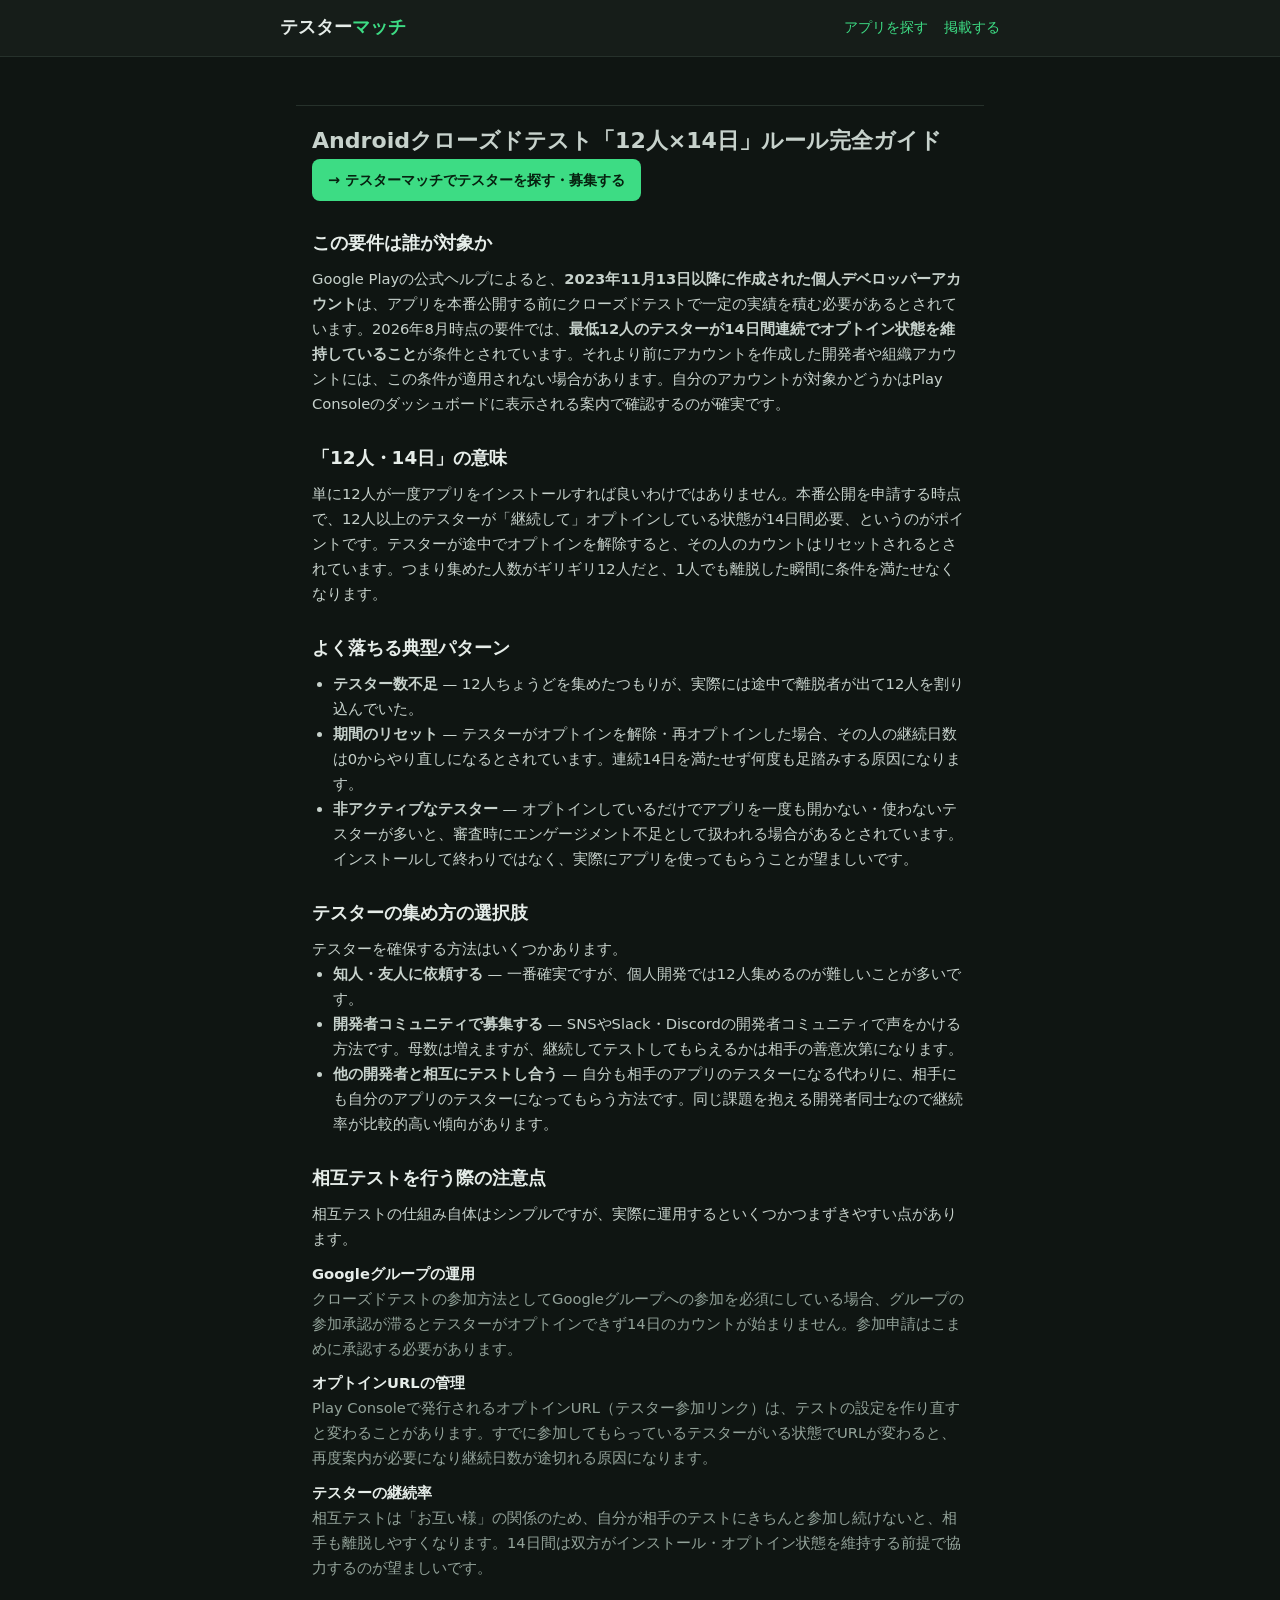
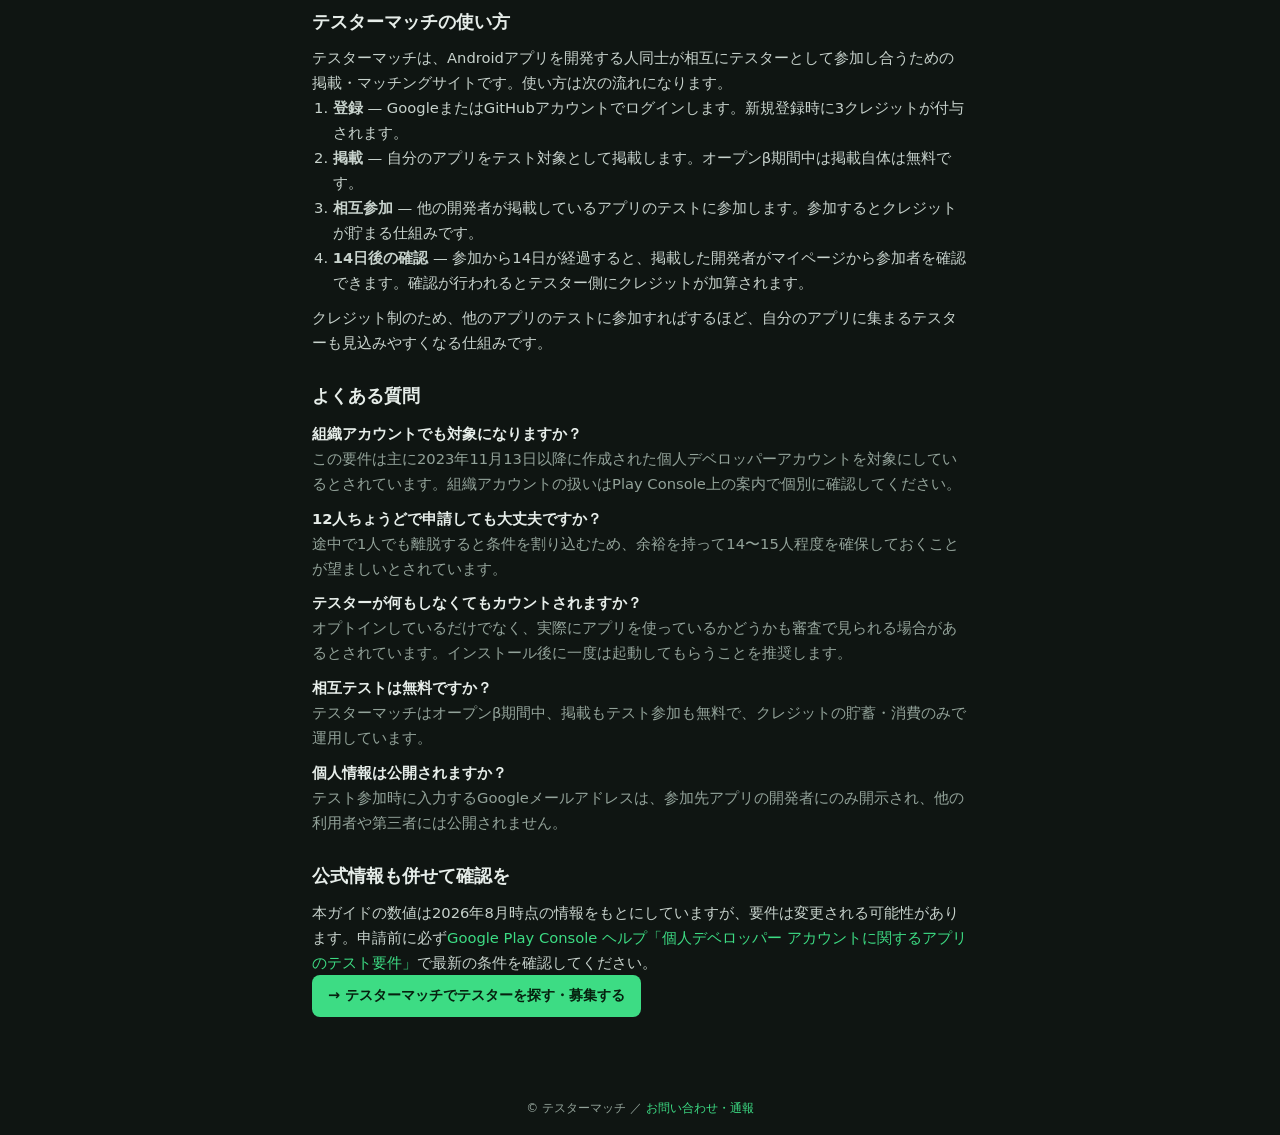
==== docs/guide/index.html @ b4f53d29 "Add /guide/ SEO page for the 12-testers/14-days rule + sitemap - Static guide sourced from Play Cons" ====
<!DOCTYPE html>
<html lang="ja">
<head>
<meta charset="UTF-8">
<meta name="viewport" content="width=device-width, initial-scale=1.0">
<title>Androidクローズドテスト「12人×14日」ルール完全ガイド｜テスターマッチ</title>
<script async src="https://www.googletagmanager.com/gtag/js?id=G-WL26P757KB"></script>
<script>window.dataLayer=window.dataLayer||[];function gtag(){dataLayer.push(arguments);}gtag("js",new Date());gtag("config","G-WL26P757KB");</script>
<meta name="description" content="Google Playのクローズドテスト「12人のテスターが14日間オプトインを継続」という要件を、対象アカウント・落ちる典型パターン・テスターの集め方・相互テストの注意点まで解説。個人開発者向けガイド。">
<link rel="canonical" href="https://claudetarouggl-coder.github.io/tester-match/guide/">
<link rel="icon" href="data:image/svg+xml,<svg xmlns='http://www.w3.org/2000/svg' viewBox='0 0 100 100'><text y='.9em' font-size='90'>🤝</text></svg>">
<link rel="stylesheet" href="../style.css">
</head>
<body>
<header class="site">
  <div class="row">
    <a class="brand" href="../">テスター<span>マッチ</span></a>
    <nav>
      <a href="../">アプリを探す</a>
      <a href="../#/post">掲載する</a>
    </nav>
  </div>
</header>

<main id="view">
<section class="seo">
  <h1>Androidクローズドテスト「12人×14日」ルール完全ガイド</h1>

  <p><a class="btn" href="../">→ テスターマッチでテスターを探す・募集する</a></p>

  <h2>この要件は誰が対象か</h2>
  <p>Google Playの公式ヘルプによると、<strong>2023年11月13日以降に作成された個人デベロッパーアカウント</strong>は、アプリを本番公開する前にクローズドテストで一定の実績を積む必要があるとされています。2026年8月時点の要件では、<strong>最低12人のテスターが14日間連続でオプトイン状態を維持していること</strong>が条件とされています。それより前にアカウントを作成した開発者や組織アカウントには、この条件が適用されない場合があります。自分のアカウントが対象かどうかはPlay Consoleのダッシュボードに表示される案内で確認するのが確実です。</p>

  <h2>「12人・14日」の意味</h2>
  <p>単に12人が一度アプリをインストールすれば良いわけではありません。本番公開を申請する時点で、12人以上のテスターが「継続して」オプトインしている状態が14日間必要、というのがポイントです。テスターが途中でオプトインを解除すると、その人のカウントはリセットされるとされています。つまり集めた人数がギリギリ12人だと、1人でも離脱した瞬間に条件を満たせなくなります。</p>

  <h2>よく落ちる典型パターン</h2>
  <ul>
    <li><strong>テスター数不足</strong> — 12人ちょうどを集めたつもりが、実際には途中で離脱者が出て12人を割り込んでいた。</li>
    <li><strong>期間のリセット</strong> — テスターがオプトインを解除・再オプトインした場合、その人の継続日数は0からやり直しになるとされています。連続14日を満たせず何度も足踏みする原因になります。</li>
    <li><strong>非アクティブなテスター</strong> — オプトインしているだけでアプリを一度も開かない・使わないテスターが多いと、審査時にエンゲージメント不足として扱われる場合があるとされています。インストールして終わりではなく、実際にアプリを使ってもらうことが望ましいです。</li>
  </ul>

  <h2>テスターの集め方の選択肢</h2>
  <p>テスターを確保する方法はいくつかあります。</p>
  <ul>
    <li><strong>知人・友人に依頼する</strong> — 一番確実ですが、個人開発では12人集めるのが難しいことが多いです。</li>
    <li><strong>開発者コミュニティで募集する</strong> — SNSやSlack・Discordの開発者コミュニティで声をかける方法です。母数は増えますが、継続してテストしてもらえるかは相手の善意次第になります。</li>
    <li><strong>他の開発者と相互にテストし合う</strong> — 自分も相手のアプリのテスターになる代わりに、相手にも自分のアプリのテスターになってもらう方法です。同じ課題を抱える開発者同士なので継続率が比較的高い傾向があります。</li>
  </ul>

  <h2>相互テストを行う際の注意点</h2>
  <p>相互テストの仕組み自体はシンプルですが、実際に運用するといくつかつまずきやすい点があります。</p>
  <dl class="faq">
    <dt>Googleグループの運用</dt>
    <dd>クローズドテストの参加方法としてGoogleグループへの参加を必須にしている場合、グループの参加承認が滞るとテスターがオプトインできず14日のカウントが始まりません。参加申請はこまめに承認する必要があります。</dd>
    <dt>オプトインURLの管理</dt>
    <dd>Play Consoleで発行されるオプトインURL（テスター参加リンク）は、テストの設定を作り直すと変わることがあります。すでに参加してもらっているテスターがいる状態でURLが変わると、再度案内が必要になり継続日数が途切れる原因になります。</dd>
    <dt>テスターの継続率</dt>
    <dd>相互テストは「お互い様」の関係のため、自分が相手のテストにきちんと参加し続けないと、相手も離脱しやすくなります。14日間は双方がインストール・オプトイン状態を維持する前提で協力するのが望ましいです。</dd>
  </dl>

  <h2>テスターマッチの使い方</h2>
  <p>テスターマッチは、Androidアプリを開発する人同士が相互にテスターとして参加し合うための掲載・マッチングサイトです。使い方は次の流れになります。</p>
  <ol>
    <li><strong>登録</strong> — GoogleまたはGitHubアカウントでログインします。新規登録時に3クレジットが付与されます。</li>
    <li><strong>掲載</strong> — 自分のアプリをテスト対象として掲載します。オープンβ期間中は掲載自体は無料です。</li>
    <li><strong>相互参加</strong> — 他の開発者が掲載しているアプリのテストに参加します。参加するとクレジットが貯まる仕組みです。</li>
    <li><strong>14日後の確認</strong> — 参加から14日が経過すると、掲載した開発者がマイページから参加者を確認できます。確認が行われるとテスター側にクレジットが加算されます。</li>
  </ol>
  <p>クレジット制のため、他のアプリのテストに参加すればするほど、自分のアプリに集まるテスターも見込みやすくなる仕組みです。</p>

  <h2>よくある質問</h2>
  <dl class="faq">
    <dt>組織アカウントでも対象になりますか？</dt>
    <dd>この要件は主に2023年11月13日以降に作成された個人デベロッパーアカウントを対象にしているとされています。組織アカウントの扱いはPlay Console上の案内で個別に確認してください。</dd>
    <dt>12人ちょうどで申請しても大丈夫ですか？</dt>
    <dd>途中で1人でも離脱すると条件を割り込むため、余裕を持って14〜15人程度を確保しておくことが望ましいとされています。</dd>
    <dt>テスターが何もしなくてもカウントされますか？</dt>
    <dd>オプトインしているだけでなく、実際にアプリを使っているかどうかも審査で見られる場合があるとされています。インストール後に一度は起動してもらうことを推奨します。</dd>
    <dt>相互テストは無料ですか？</dt>
    <dd>テスターマッチはオープンβ期間中、掲載もテスト参加も無料で、クレジットの貯蓄・消費のみで運用しています。</dd>
    <dt>個人情報は公開されますか？</dt>
    <dd>テスト参加時に入力するGoogleメールアドレスは、参加先アプリの開発者にのみ開示され、他の利用者や第三者には公開されません。</dd>
  </dl>

  <h2>公式情報も併せて確認を</h2>
  <p>本ガイドの数値は2026年8月時点の情報をもとにしていますが、要件は変更される可能性があります。申請前に必ず<a href="https://support.google.com/googleplay/android-developer/answer/14151465" target="_blank" rel="noopener">Google Play Console ヘルプ「個人デベロッパー アカウントに関するアプリのテスト要件」</a>で最新の条件を確認してください。</p>

  <p><a class="btn" href="../">→ テスターマッチでテスターを探す・募集する</a></p>
</section>
</main>

<footer>
  &copy; テスターマッチ ／ <a href="https://github.com/claudetarouggl-coder/tester-match/issues" target="_blank" rel="noopener">お問い合わせ・通報</a>
</footer>
</body>
</html>
---- docs/style.css ----
*{margin:0;padding:0;box-sizing:border-box}
:root{--bg:#0f1512;--panel:#161d19;--border:#26312b;--text:#e6ede9;--sub:#93a39a;--accent:#3DDC84;--danger:#e06060}
body{font-family:"Hiragino Kaku Gothic ProN","Yu Gothic",Meiryo,system-ui,sans-serif;background:var(--bg);color:var(--text);line-height:1.7}
a{color:var(--accent);text-decoration:none}
a:hover{text-decoration:underline}
header.site{background:var(--panel);border-bottom:1px solid var(--border);padding:.8rem 1rem;position:sticky;top:0;z-index:10}
header.site .row{max-width:720px;margin:0 auto;display:flex;align-items:center;justify-content:space-between;flex-wrap:wrap;gap:.5rem}
header.site .brand{font-weight:bold;font-size:1.1rem;color:var(--text)}
header.site .brand span{color:var(--accent)}
header.site nav{display:flex;gap:1rem;font-size:.85rem;flex-wrap:wrap}
main{max-width:720px;margin:0 auto;padding:1rem}
.card{background:var(--panel);border:1px solid var(--border);border-radius:10px;padding:1rem;margin-bottom:.8rem}
.card h3{margin-bottom:.3rem;font-size:1.05rem}
.pkg{color:var(--sub);font-size:.78rem;font-family:monospace;word-break:break-all}
.desc{margin:.5rem 0;color:#c7d2cc;font-size:.9rem}
.progress{background:#1e2622;border-radius:999px;height:8px;overflow:hidden;margin:.4rem 0}
.progress-bar{background:var(--accent);height:100%}
.meta{font-size:.78rem;color:var(--sub)}
button,.btn{background:var(--accent);color:#06210f;border:none;border-radius:8px;padding:.55rem 1rem;font-size:.9rem;font-weight:600;cursor:pointer;display:inline-block}
button:disabled{background:#2a352e;color:var(--sub);cursor:not-allowed}
button.secondary,.btn.secondary{background:transparent;color:var(--accent);border:1px solid var(--accent)}
button.danger{background:var(--danger);color:#2a0808}
input,textarea{width:100%;background:#0c120f;border:1px solid var(--border);border-radius:8px;padding:.55rem;color:var(--text);font-size:.9rem;margin:.3rem 0 .6rem;font-family:inherit}
label{font-size:.85rem;color:var(--sub);display:block;margin-top:.5rem}
form .hint{font-size:.75rem;color:var(--sub);margin:-.4rem 0 .4rem}
.badge{display:inline-block;padding:.15rem .5rem;border-radius:999px;font-size:.72rem;border:1px solid var(--border)}
.badge.recruiting{color:var(--accent);border-color:var(--accent)}
.badge.closed{color:var(--sub)}
.badge.joined{color:#e0c060;border-color:#e0c060}
.badge.confirmed{color:var(--accent);border-color:var(--accent)}
.badge.dropped{color:var(--sub)}
.toast{position:fixed;bottom:1rem;left:50%;transform:translateX(-50%);background:var(--panel);border:1px solid var(--border);padding:.6rem 1rem;border-radius:8px;font-size:.85rem;z-index:50;max-width:90vw}
.toast.err{border-color:var(--danger);color:var(--danger)}
.setup-banner{background:#2a1f0c;border:1px solid #6b5320;color:#e0c060;padding:.8rem 1rem;border-radius:8px;margin-bottom:1rem;font-size:.85rem}
.section{margin:1.6rem 0}
.section h2{font-size:1.1rem;border-left:4px solid var(--accent);padding-left:.5rem;margin-bottom:.6rem}
.seo{max-width:720px;margin:2rem auto;padding:1rem;border-top:1px solid var(--border);color:#c7d2cc;font-size:.92rem}
.seo h2{font-size:1.15rem;margin:1.6rem 0 .5rem;color:var(--text)}
.seo h3{font-size:1rem;margin:1rem 0 .3rem;color:var(--text)}
.seo ol,.seo ul{margin-left:1.3rem;margin-bottom:.6rem}
.seo dt{font-weight:600;margin-top:.6rem;color:var(--text)}
.seo dd{margin-left:0;color:var(--sub)}
footer{max-width:720px;margin:0 auto;padding:1rem;color:var(--sub);font-size:.75rem;text-align:center;line-height:1.9}
.small{font-size:.78rem;color:var(--sub)}
.stat{display:flex;gap:1.2rem;flex-wrap:wrap;margin:.5rem 0}
.stat .n{font-size:1.3rem;font-weight:bold;color:var(--accent)}
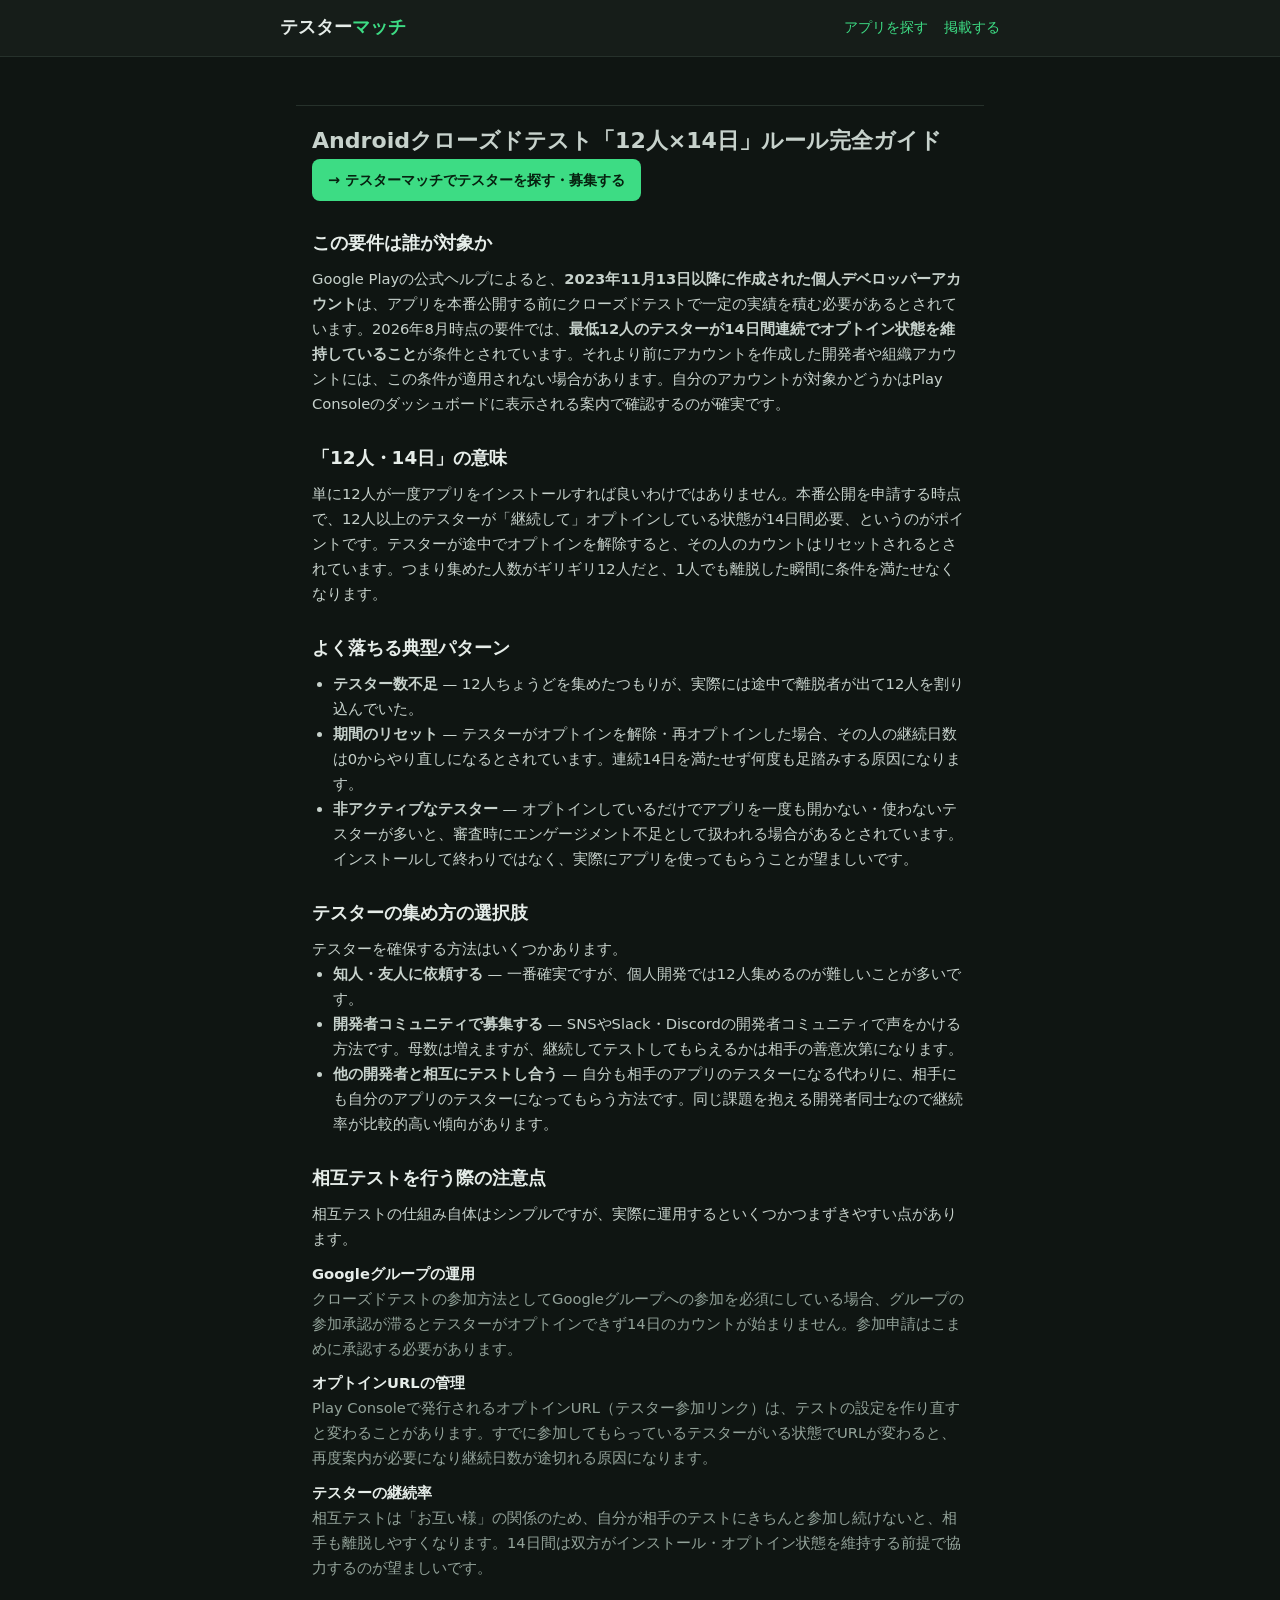
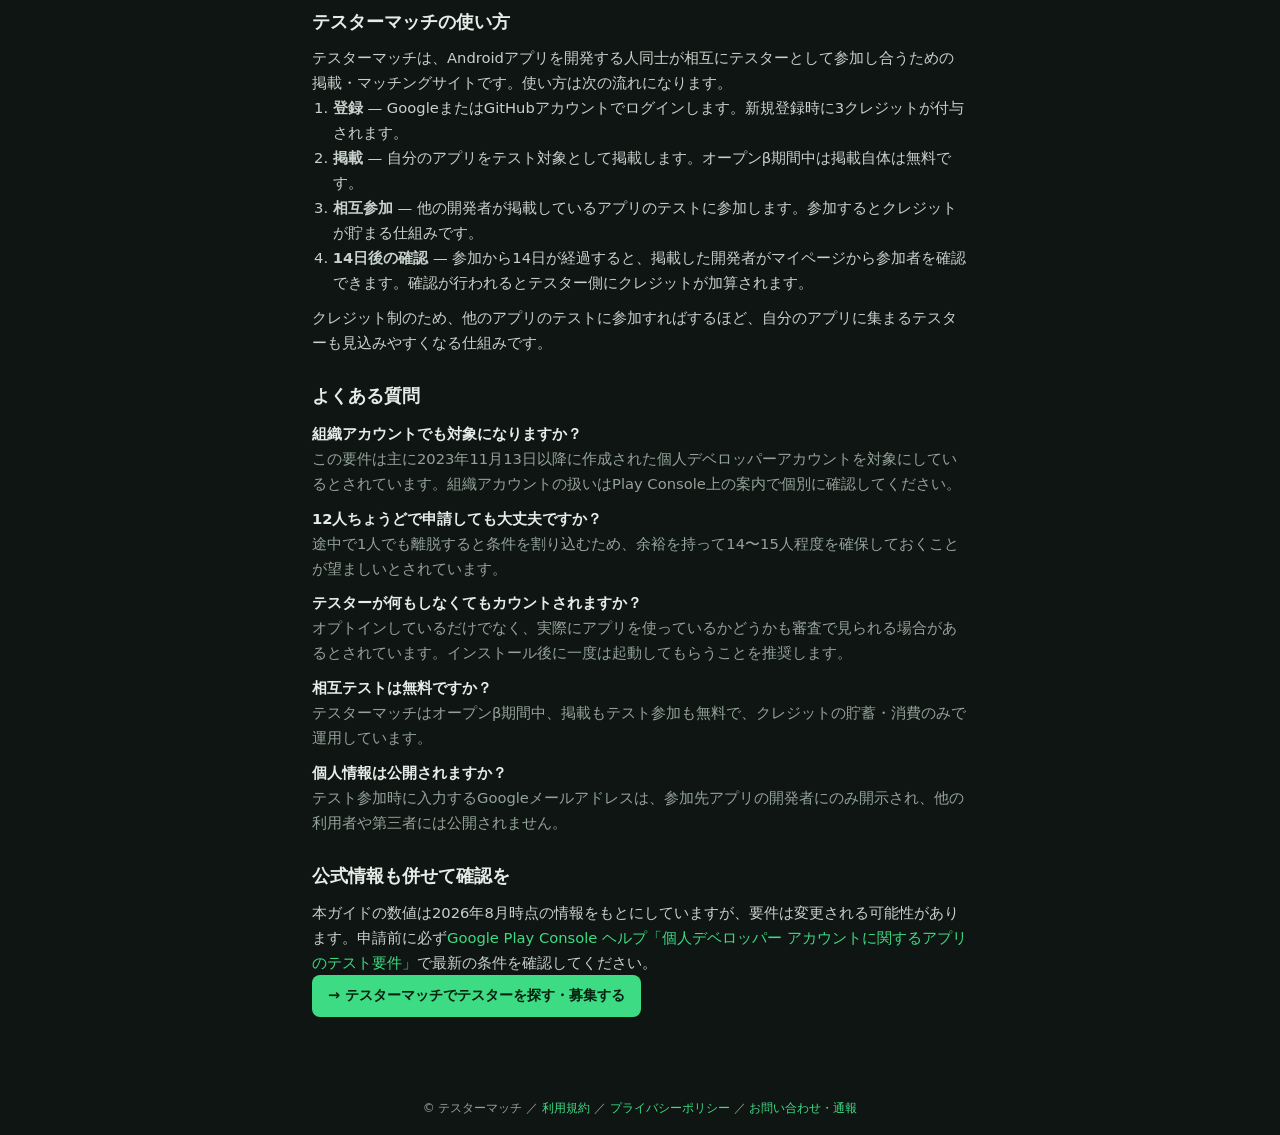
==== commit 34fcc4ec: "Add terms of service and privacy policy pages - /terms/: OAuth-only accounts, prohibited conduct, cr" ====
--- a/docs/guide/index.html
+++ b/docs/guide/index.html
@@ -92,7 +92,7 @@
 </main>
 
 <footer>
-  &copy; テスターマッチ ／ <a href="https://github.com/claudetarouggl-coder/tester-match/issues" target="_blank" rel="noopener">お問い合わせ・通報</a>
+  &copy; テスターマッチ ／ <a href="../terms/">利用規約</a> ／ <a href="../privacy/">プライバシーポリシー</a> ／ <a href="https://github.com/claudetarouggl-coder/tester-match/issues" target="_blank" rel="noopener">お問い合わせ・通報</a>
 </footer>
 </body>
 </html>
